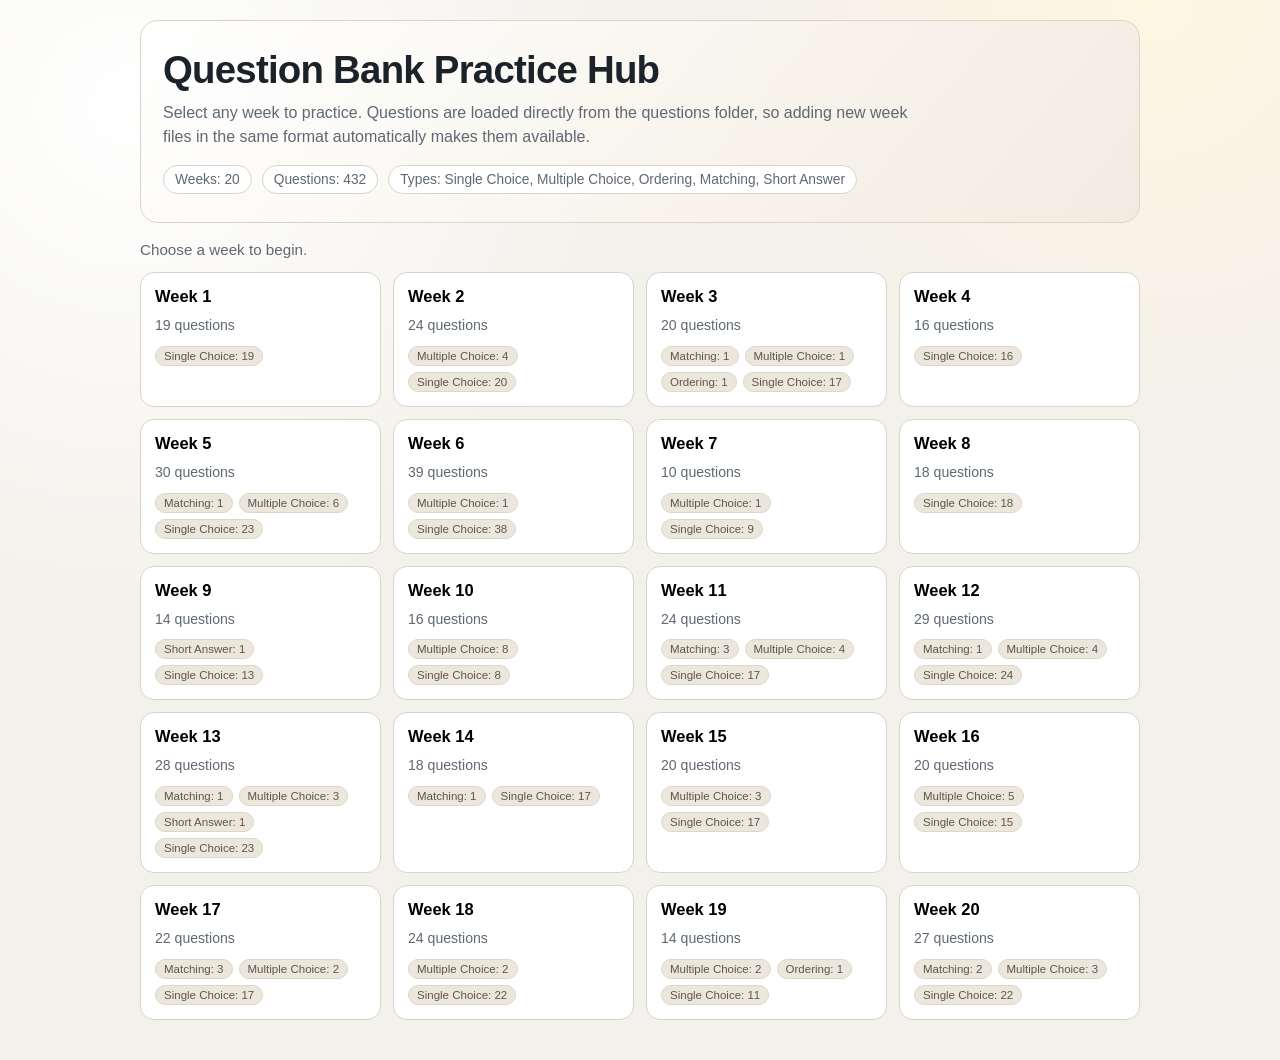
==== index.html @ d547ea04 "Prototype page" ====
<!DOCTYPE html>
<html lang="en">
<head>
  <meta charset="UTF-8" />
  <meta name="viewport" content="width=device-width, initial-scale=1.0" />
  <title>Question Bank Hub</title>
  <style>
    :root {
      --ink: #1b2229;
      --muted: #5f6873;
      --bg: #f3f1eb;
      --card: #ffffff;
      --line: #dbd4c6;
      --accent: #2a5b73;
      --accent-2: #7a4e2a;
      --good: #2f7d56;
      --bad: #b63d3d;
      --chip: #ece7dd;
    }

    * { box-sizing: border-box; }

    body {
      margin: 0;
      font-family: "Segoe UI", Tahoma, Geneva, Verdana, sans-serif;
      color: var(--ink);
      background:
        radial-gradient(circle at 10% 10%, #ffffff 0, #ffffff00 35%),
        radial-gradient(circle at 90% 0%, #fff6e2 0, #fff6e200 28%),
        var(--bg);
      min-height: 100vh;
      padding: 20px 14px 40px;
    }

    .wrap {
      max-width: 1000px;
      margin: 0 auto;
    }

    .hero {
      border: 1px solid var(--line);
      border-radius: 18px;
      background: linear-gradient(130deg, #fff 0%, #f7f3ea 65%, #f2ebe1 100%);
      padding: 28px 22px;
      margin-bottom: 18px;
    }

    .hero h1 {
      margin: 0;
      font-size: clamp(1.7rem, 3.4vw, 2.4rem);
      line-height: 1.1;
      letter-spacing: -0.02em;
    }

    .hero p {
      margin: 10px 0 0;
      color: var(--muted);
      line-height: 1.5;
      max-width: 760px;
    }

    .meta {
      margin-top: 16px;
      display: flex;
      gap: 10px;
      flex-wrap: wrap;
    }

    .pill {
      padding: 6px 11px;
      border-radius: 999px;
      border: 1px solid var(--line);
      background: #fff;
      font-size: 0.86rem;
      color: var(--muted);
    }

    .status {
      margin: 0 0 14px;
      color: var(--muted);
      font-size: 0.95rem;
    }

    .grid {
      display: grid;
      grid-template-columns: repeat(auto-fill, minmax(230px, 1fr));
      gap: 12px;
    }

    .card {
      border: 1px solid var(--line);
      border-radius: 14px;
      background: var(--card);
      padding: 14px;
      display: flex;
      flex-direction: column;
      gap: 10px;
      cursor: pointer;
      transition: transform 120ms ease, box-shadow 120ms ease, border-color 120ms ease;
    }

    .card:hover {
      transform: translateY(-2px);
      box-shadow: 0 8px 18px #00000014;
      border-color: #c8bfab;
    }

    .card h3 {
      margin: 0;
      font-size: 1.03rem;
    }

    .card .sub {
      color: var(--muted);
      font-size: 0.88rem;
      line-height: 1.4;
    }

    .chip-row {
      display: flex;
      gap: 6px;
      flex-wrap: wrap;
    }

    .chip {
      font-size: 0.72rem;
      padding: 3px 8px;
      border-radius: 999px;
      background: var(--chip);
      border: 1px solid #ded6c8;
      color: #5f5649;
    }

    #quizView { display: none; }

    .q-head {
      display: flex;
      align-items: flex-start;
      justify-content: space-between;
      gap: 10px;
      flex-wrap: wrap;
      margin-bottom: 12px;
    }

    .btn {
      border: 1px solid #bfb8aa;
      background: #fff;
      color: var(--ink);
      border-radius: 10px;
      padding: 8px 12px;
      font-size: 0.88rem;
      cursor: pointer;
    }

    .btn:hover { background: #f7f3ea; }

    .btn.primary {
      background: var(--accent);
      color: #fff;
      border-color: var(--accent);
    }

    .btn.primary:hover { background: #21485b; }

    .filters {
      display: flex;
      flex-wrap: wrap;
      gap: 8px;
      margin-bottom: 10px;
    }

    .fbtn {
      border: 1px solid #c8bfaf;
      background: #fff;
      border-radius: 999px;
      padding: 6px 12px;
      font-size: 0.8rem;
      cursor: pointer;
      color: #534d43;
    }

    .fbtn.on {
      background: var(--accent);
      color: #fff;
      border-color: var(--accent);
    }

    .stats {
      display: flex;
      flex-wrap: wrap;
      gap: 8px;
      margin-bottom: 10px;
    }

    .sbox {
      border: 1px solid var(--line);
      border-radius: 10px;
      padding: 6px 10px;
      font-size: 0.86rem;
      color: var(--muted);
      background: #fff;
    }

    .bar {
      height: 8px;
      background: #ddd5c7;
      border-radius: 999px;
      overflow: hidden;
      margin-bottom: 12px;
    }

    .bar > div {
      width: 0;
      height: 100%;
      background: var(--accent);
      transition: width 180ms ease;
    }

    .q-card {
      border: 1px solid var(--line);
      border-radius: 14px;
      padding: 16px;
      background: #fff;
    }

    .q-top {
      display: flex;
      align-items: center;
      justify-content: space-between;
      gap: 10px;
      margin-bottom: 8px;
      flex-wrap: wrap;
    }

    .q-type {
      display: inline-block;
      border-radius: 999px;
      padding: 4px 8px;
      font-size: 0.72rem;
      border: 1px solid #d8d0c2;
      background: #f7f3ea;
      color: #645b4a;
      text-transform: uppercase;
      letter-spacing: 0.04em;
    }

    .report-btn {
      font-size: 0.8rem;
      padding: 6px 10px;
      border-color: #cfbdb0;
      color: #664335;
      background: #fff9f6;
    }

    .report-btn:hover {
      background: #fff1e9;
      border-color: #bfa08c;
    }

    .q-prompt {
      margin: 0 0 12px;
      font-size: 1rem;
      line-height: 1.5;
    }

    .q-media {
      margin: 4px 0 12px;
      border: 1px solid #d8d0c2;
      border-radius: 10px;
      max-width: 100%;
      display: block;
      max-height: 360px;
      object-fit: contain;
      background: #fcfbf8;
    }

    .opt-list {
      display: flex;
      flex-direction: column;
      gap: 8px;
      margin-bottom: 12px;
    }

    .opt {
      border: 1px solid #d7d0c3;
      border-radius: 10px;
      padding: 10px 11px;
      background: #fff;
      display: flex;
      align-items: flex-start;
      gap: 8px;
      cursor: pointer;
      transition: border-color 120ms ease, background-color 120ms ease, box-shadow 120ms ease;
    }

    .opt:not(:disabled):not(.locked):hover {
      border-color: #8ca9b8;
      background: #f4fbff;
      box-shadow: 0 2px 8px #00000012;
    }

    .opt.good {
      border-color: #7ebc9a;
      background: #ebf8f1;
    }

    .opt.bad {
      border-color: #e19b9b;
      background: #fff0f0;
    }

    .opt:disabled,
    .opt.locked {
      cursor: default;
      box-shadow: none;
    }

    .opt:disabled:hover,
    .opt.locked:hover {
      border-color: inherit;
      background: inherit;
      box-shadow: none;
    }

    .lbl {
      min-width: 22px;
      color: #7d7668;
      font-weight: 600;
    }

    .match-row,
    .order-row {
      display: grid;
      grid-template-columns: 1.4fr 1fr;
      gap: 8px;
      margin-bottom: 8px;
      align-items: center;
    }

    .match-row select,
    textarea {
      width: 100%;
      padding: 8px;
      border-radius: 8px;
      border: 1px solid #cfc6b8;
      font-family: inherit;
      font-size: 0.9rem;
      background: #fff;
    }

    textarea {
      min-height: 110px;
      resize: vertical;
      margin-bottom: 8px;
    }

    .order-list {
      display: flex;
      flex-direction: column;
      gap: 8px;
      margin-bottom: 10px;
    }

    .order-row {
      grid-template-columns: 1fr auto;
      border: 1px solid #d7d0c3;
      border-radius: 10px;
      padding: 8px;
      background: #fff;
    }

    .order-actions {
      display: flex;
      gap: 6px;
      align-items: center;
    }

    .mini {
      border: 1px solid #c4bcae;
      border-radius: 8px;
      background: #fdfcf9;
      padding: 5px 8px;
      cursor: pointer;
    }

    .exp {
      margin-top: 12px;
      border-left: 3px solid var(--accent-2);
      background: #fff8ec;
      padding: 10px 11px;
      border-radius: 6px;
      color: #493f2f;
      font-size: 0.92rem;
      line-height: 1.55;
    }

    .exp h4 {
      margin: 0 0 6px;
      font-size: 0.76rem;
      text-transform: uppercase;
      letter-spacing: 0.05em;
      color: #745c40;
    }

    .nav {
      margin-top: 12px;
      display: flex;
      justify-content: flex-end;
    }

    .result {
      text-align: center;
      border: 1px solid var(--line);
      background: #fff;
      border-radius: 14px;
      padding: 22px;
    }

    .ok { color: var(--good); font-weight: 700; }
    .bad { color: var(--bad); font-weight: 700; }

    .hidden { display: none; }

    @media (max-width: 700px) {
      .match-row { grid-template-columns: 1fr; }
    }
  </style>
</head>
<body>
  <div class="wrap">
    <section id="hubView">
      <div class="hero">
        <h1>Question Bank Practice Hub</h1>
        <p>
          Select any week to practice. Questions are loaded directly from the questions folder,
          so adding new week files in the same format automatically makes them available.
        </p>
        <div class="meta">
          <span class="pill" id="totalWeeksPill">Weeks: --</span>
          <span class="pill" id="totalQuestionsPill">Questions: --</span>
          <span class="pill" id="typesPill">Types: --</span>
        </div>
      </div>
      <p class="status" id="hubStatus">Loading week files...</p>
      <div class="grid" id="weekGrid"></div>
    </section>

    <section id="quizView">
      <div style="margin-bottom:12px;">
        <button class="btn" id="backBtn">Back to Hub</button>
      </div>

      <div class="q-head">
        <div>
          <h2 id="quizTitle" style="margin:0 0 4px;font-size:1.4rem;"></h2>
          <div id="quizSubtitle" style="color:var(--muted);font-size:0.93rem;"></div>
        </div>
        <div style="display:flex;gap:8px;">
          <button class="btn" id="shuffleBtn">Shuffle</button>
          <button class="btn primary" id="restartBtn">Restart</button>
        </div>
      </div>

      <div class="filters" id="filters"></div>

      <div class="bar"><div id="progressBar"></div></div>

      <div class="stats">
        <div class="sbox">Question: <strong id="qIndex">1</strong> / <span id="qTotal">0</span></div>
        <div class="sbox">Correct: <strong class="ok" id="correctCount">0</strong></div>
        <div class="sbox">Wrong: <strong class="bad" id="wrongCount">0</strong></div>
      </div>

      <div id="quizMount"></div>
    </section>
  </div>

  <script>
    const app = {
      weeks: [],
      allQuestionsByWeek: new Map(),
      currentWeek: null,
      activeFilter: "all",
      pool: [],
      index: 0,
      score: { correct: 0, wrong: 0 },
      answeredStates: []
    };

    const MAX_WEEKS_TO_SCAN = 80;

    const TYPE_LABEL = {
      single_choice: "Single Choice",
      multiple_choice: "Multiple Choice",
      matching: "Matching",
      ordering: "Ordering",
      short_answer: "Short Answer"
    };

    // Set these if you want to force reports into a specific repository.
    // Leaving them blank enables auto-detection when hosted on GitHub Pages.
    const REPORT_SETTINGS = {
      repoOwner: "",
      repoName: "",
      labels: ["question-report"]
    };

    function normalizeType(typeValue) {
      const safe = String(typeValue || "single_choice").toLowerCase();
      if (safe === "single") return "single_choice";
      if (safe === "multiple") return "multiple_choice";
      return safe;
    }

    function mapMediaUrl(url) {
      if (!url) return "";
      if (url.startsWith("http://") || url.startsWith("https://") || url.startsWith("data:")) {
        return url;
      }
      if (url.startsWith("./")) {
        return "questions/" + url.slice(2);
      }
      if (url.startsWith("images/")) {
        return "questions/" + url;
      }
      if (url.startsWith("questions/")) {
        return url;
      }
      return "questions/" + url;
    }

    function findChoicesForMatching(question) {
      return question.choices || question.descriptions || [];
    }

    function inferRepoFromGitHubPages() {
      const host = window.location.hostname;
      if (!host.endsWith(".github.io")) {
        return null;
      }

      const owner = host.split(".")[0];
      const pathParts = window.location.pathname.split("/").filter(Boolean);
      const repoName = pathParts.length > 0 ? pathParts[0] : `${owner}.github.io`;
      return { owner, repoName };
    }

    function resolveIssueRepo() {
      if (REPORT_SETTINGS.repoOwner && REPORT_SETTINGS.repoName) {
        return { owner: REPORT_SETTINGS.repoOwner, repoName: REPORT_SETTINGS.repoName };
      }
      return inferRepoFromGitHubPages();
    }

    function summarizeAnswerState(question, state) {
      if (!state) return "No response recorded";
      const type = normalizeType(question.type);
      if (type === "single_choice") return `Selected option: ${state.selectedLabel || "none"}`;
      if (type === "multiple_choice") return `Selected options: ${(state.selectedLabels || []).join(", ") || "none"}`;
      if (type === "matching") return `Selected matches: ${JSON.stringify(state.matches || {})}`;
      if (type === "ordering") return `Submitted order: ${(state.order || []).join(" -> ") || "none"}`;
      if (type === "short_answer") return `Short answer response: ${(state.response || "").trim() || "none"}`;
      return "No response summary available";
    }

    function buildIssueBody(question, state, notes) {
      const lines = [
        "## Question Report",
        "",
        `- Week: ${app.currentWeek}`,
        `- Question position: ${app.index + 1} of ${app.pool.length}`,
        `- Question id: ${question.id ?? "n/a"}`,
        `- Type: ${normalizeType(question.type)}`,
        `- Active filter: ${app.activeFilter}`,
        "",
        "### Prompt",
        question.prompt || "",
        "",
        "### Current answer key",
        "```json",
        JSON.stringify(question.answer || {}, null, 2),
        "```",
        "",
        "### My response in quiz",
        summarizeAnswerState(question, state),
        "",
        "### What seems incorrect",
        notes || "(No details entered)",
        ""
      ];
      return lines.join("\n");
    }

    function reportQuestionToGitHub(question, state) {
      const repo = resolveIssueRepo();
      if (!repo) {
        alert(
          "Could not determine your GitHub repository automatically. " +
          "Set REPORT_SETTINGS.repoOwner and REPORT_SETTINGS.repoName in index.html."
        );
        return;
      }

      const notes = window.prompt("Describe what looks incorrect in this question:", "");
      if (notes === null) return;

      const title = `Question issue: Week ${app.currentWeek}, Q${question.id ?? app.index + 1}`;
      const body = buildIssueBody(question, state, notes.trim());
      const params = new URLSearchParams({
        title,
        body,
        labels: REPORT_SETTINGS.labels.join(",")
      });
      const issueUrl = `https://github.com/${repo.owner}/${repo.repoName}/issues/new?${params.toString()}`;
      window.open(issueUrl, "_blank", "noopener");
    }

    function isQuestionCorrect(question, state) {
      const type = normalizeType(question.type);

      if (type === "single_choice") {
        return state.selectedLabel && state.selectedLabel === question.answer?.correct_option;
      }

      if (type === "multiple_choice") {
        const expected = [...(question.answer?.correct_options || [])].sort();
        const picked = [...(state.selectedLabels || [])].sort();
        return expected.length === picked.length && expected.every((v, i) => v === picked[i]);
      }

      if (type === "matching") {
        const expected = question.answer?.matches || [];
        if (!state.matches) return false;
        return expected.every((pair) => state.matches[pair.term_label] === pair.answer_label);
      }

      if (type === "ordering") {
        const expected = question.answer?.order || [];
        const current = state.order || [];
        return expected.length === current.length && expected.every((v, i) => v === current[i]);
      }

      if (type === "short_answer") {
        return state.selfMarked === true;
      }

      return false;
    }

    function renderHub() {
      const grid = document.getElementById("weekGrid");
      const hubStatus = document.getElementById("hubStatus");
      grid.innerHTML = "";

      if (!app.weeks.length) {
        hubStatus.textContent = "No week files found. Ensure questions/week_X.json exists.";
        return;
      }

      hubStatus.textContent = "Choose a week to begin.";

      let totalQuestions = 0;
      const typeSet = new Set();

      app.weeks.forEach((weekNum) => {
        const qList = app.allQuestionsByWeek.get(weekNum) || [];
        totalQuestions += qList.length;
        qList.forEach((q) => typeSet.add(normalizeType(q.type)));

        const countsByType = {};
        qList.forEach((q) => {
          const t = normalizeType(q.type);
          countsByType[t] = (countsByType[t] || 0) + 1;
        });

        const chips = Object.entries(countsByType)
          .sort((a, b) => a[0].localeCompare(b[0]))
          .map(([typeKey, count]) => `<span class="chip">${TYPE_LABEL[typeKey] || typeKey}: ${count}</span>`)
          .join("");

        const card = document.createElement("button");
        card.className = "card";
        card.type = "button";
        card.innerHTML = `
          <h3>Week ${weekNum}</h3>
          <div class="sub">${qList.length} questions</div>
          <div class="chip-row">${chips}</div>
        `;
        card.addEventListener("click", () => openQuiz(weekNum));
        grid.appendChild(card);
      });

      document.getElementById("totalWeeksPill").textContent = `Weeks: ${app.weeks.length}`;
      document.getElementById("totalQuestionsPill").textContent = `Questions: ${totalQuestions}`;
      document.getElementById("typesPill").textContent =
        `Types: ${[...typeSet].map((t) => TYPE_LABEL[t] || t).join(", ")}`;
    }

    function resetQuizState() {
      app.index = 0;
      app.score.correct = 0;
      app.score.wrong = 0;
      app.answeredStates = [];
      document.getElementById("correctCount").textContent = "0";
      document.getElementById("wrongCount").textContent = "0";
    }

    function getFilterOptions() {
      const set = new Set(["all"]);
      (app.allQuestionsByWeek.get(app.currentWeek) || []).forEach((q) => set.add(normalizeType(q.type)));
      return [...set];
    }

    function applyFilter() {
      const all = app.allQuestionsByWeek.get(app.currentWeek) || [];
      app.pool = app.activeFilter === "all"
        ? [...all]
        : all.filter((q) => normalizeType(q.type) === app.activeFilter);
      resetQuizState();
      renderFilters();
      renderQuestion();
    }

    function renderFilters() {
      const mount = document.getElementById("filters");
      const opts = getFilterOptions();
      mount.innerHTML = opts
        .map((opt) => {
          const label = opt === "all" ? "All" : (TYPE_LABEL[opt] || opt);
          const on = app.activeFilter === opt ? "on" : "";
          return `<button type="button" class="fbtn ${on}" data-filter="${opt}">${label}</button>`;
        })
        .join("");

      mount.querySelectorAll("button").forEach((btn) => {
        btn.addEventListener("click", () => {
          app.activeFilter = btn.dataset.filter;
          applyFilter();
        });
      });
    }

    function shuffleCurrentPool() {
      for (let i = app.pool.length - 1; i > 0; i -= 1) {
        const j = Math.floor(Math.random() * (i + 1));
        const tmp = app.pool[i];
        app.pool[i] = app.pool[j];
        app.pool[j] = tmp;
      }
      resetQuizState();
      renderQuestion();
    }

    function updateTopStats() {
      document.getElementById("qTotal").textContent = String(app.pool.length);
      document.getElementById("qIndex").textContent = app.pool.length ? String(app.index + 1) : "0";
      document.getElementById("correctCount").textContent = String(app.score.correct);
      document.getElementById("wrongCount").textContent = String(app.score.wrong);
      const pct = app.pool.length ? (app.index / app.pool.length) * 100 : 0;
      document.getElementById("progressBar").style.width = `${Math.min(100, pct)}%`;
    }

    function renderQuestion() {
      const mount = document.getElementById("quizMount");
      updateTopStats();

      if (!app.pool.length) {
        mount.innerHTML = '<div class="result">No questions in this filter.</div>';
        return;
      }

      if (app.index >= app.pool.length) {
        const pct = Math.round((app.score.correct / app.pool.length) * 100);
        document.getElementById("progressBar").style.width = "100%";
        mount.innerHTML = `
          <div class="result">
            <h3 style="margin:0 0 8px;">Quiz Complete</h3>
            <p style="margin:0 0 12px;">Score: <span class="ok">${app.score.correct}</span> / ${app.pool.length} (${pct}%)</p>
            <button class="btn primary" id="restartDoneBtn">Restart</button>
          </div>
        `;
        document.getElementById("restartDoneBtn").addEventListener("click", applyFilter);
        return;
      }

      const question = app.pool[app.index];
      const type = normalizeType(question.type);
      const answerState = app.answeredStates[app.index];
      const prompt = question.prompt || "";
      const media = question.media && question.media.type === "image"
        ? `<img class="q-media" src="${mapMediaUrl(question.media.url)}" alt="Question media" />`
        : "";

      mount.innerHTML = `
        <div class="q-card">
          <div class="q-top">
            <span class="q-type">${TYPE_LABEL[type] || type}</span>
            <button type="button" class="btn report-btn" id="reportBtn">Report Question</button>
          </div>
          <p class="q-prompt">${escapeHtml(prompt)}</p>
          ${media}
          <div id="answerMount"></div>
          <div id="explainMount"></div>
          <div class="nav hidden" id="nextNav">
            <button class="btn primary" id="nextBtn">Next Question</button>
          </div>
        </div>
      `;

      document.getElementById("reportBtn").addEventListener("click", () => {
        reportQuestionToGitHub(question, answerState);
      });

      const answerMount = document.getElementById("answerMount");

      if (type === "single_choice") {
        renderSingleChoice(answerMount, question, answerState);
      } else if (type === "multiple_choice") {
        renderMultipleChoice(answerMount, question, answerState);
      } else if (type === "matching") {
        renderMatching(answerMount, question, answerState);
      } else if (type === "ordering") {
        renderOrdering(answerMount, question, answerState);
      } else if (type === "short_answer") {
        renderShortAnswer(answerMount, question, answerState);
      } else {
        answerMount.innerHTML = `<p style="color:#a23434;">Unsupported question type: ${escapeHtml(type)}</p>`;
      }

      document.getElementById("nextBtn").addEventListener("click", () => {
        app.index += 1;
        renderQuestion();
      });
    }

    function renderExplanation(question, state) {
      const expMount = document.getElementById("explainMount");
      const nextNav = document.getElementById("nextNav");
      const explanation =
        question.answer?.explanation ||
        (question.answer?.text ? `Reference answer: ${question.answer.text}` : "");

      if (explanation) {
        expMount.innerHTML = `<div class="exp"><h4>Explanation</h4>${escapeHtml(explanation)}</div>`;
      } else {
        expMount.innerHTML = "";
      }

      if (state && state.graded) {
        nextNav.classList.remove("hidden");
      }
    }

    function gradeAndStore(question, state) {
      if (state.graded) return;
      state.graded = true;
      const ok = isQuestionCorrect(question, state);
      if (ok) app.score.correct += 1;
      else app.score.wrong += 1;
      app.answeredStates[app.index] = state;
      updateTopStats();
      renderExplanation(question, state);
    }

    function renderSingleChoice(mount, question, state) {
      const st = state || { graded: false, selectedLabel: null };
      const options = question.options || [];

      mount.innerHTML = `
        <div class="opt-list" id="singleList">
          ${options.map((o) => {
            const selected = st.selectedLabel === o.label;
            let cls = "opt";
            if (st.graded && o.label === question.answer?.correct_option) cls += " good";
            if (st.graded && selected && o.label !== question.answer?.correct_option) cls += " bad";
            return `
              <button type="button" class="${cls}" data-label="${escapeHtml(o.label)}" ${st.graded ? "disabled" : ""}>
                <span class="lbl">${escapeHtml(o.label)}.</span>
                <span>${escapeHtml(o.text || "")}</span>
              </button>
            `;
          }).join("")}
        </div>
      `;

      mount.querySelectorAll("button").forEach((btn) => {
        btn.addEventListener("click", () => {
          if (st.graded) return;
          st.selectedLabel = btn.dataset.label;
          gradeAndStore(question, st);
          renderQuestion();
        });
      });

      if (st.graded) {
        renderExplanation(question, st);
        document.getElementById("nextNav").classList.remove("hidden");
      }
    }

    function renderMultipleChoice(mount, question, state) {
      const st = state || { graded: false, selectedLabels: [] };
      const options = question.options || [];

      mount.innerHTML = `
        <div class="opt-list">
          ${options.map((o) => {
            const checked = st.selectedLabels.includes(o.label);
            const isCorrect = (question.answer?.correct_options || []).includes(o.label);
            let cls = "opt";
            if (st.graded && isCorrect) cls += " good";
            if (st.graded && checked && !isCorrect) cls += " bad";
            return `
              <label class="${cls}${st.graded ? " locked" : ""}">
                <input type="checkbox" data-label="${escapeHtml(o.label)}" ${checked ? "checked" : ""} ${st.graded ? "disabled" : ""} />
                <span class="lbl">${escapeHtml(o.label)}.</span>
                <span>${escapeHtml(o.text || "")}</span>
              </label>
            `;
          }).join("")}
        </div>
        <button class="btn primary" id="submitMcq" ${st.graded ? "disabled" : ""}>Submit Answer</button>
      `;

      mount.querySelectorAll("input[type='checkbox']").forEach((cb) => {
        cb.addEventListener("change", () => {
          st.selectedLabels = [...mount.querySelectorAll("input[type='checkbox']:checked")].map((x) => x.dataset.label);
        });
      });

      document.getElementById("submitMcq").addEventListener("click", () => {
        if (st.graded) return;
        st.selectedLabels = [...mount.querySelectorAll("input[type='checkbox']:checked")].map((x) => x.dataset.label);
        gradeAndStore(question, st);
        renderQuestion();
      });

      if (st.graded) {
        renderExplanation(question, st);
        document.getElementById("nextNav").classList.remove("hidden");
      }
    }

    function renderMatching(mount, question, state) {
      const terms = question.terms || [];
      const choices = findChoicesForMatching(question);
      const st = state || { graded: false, matches: {} };

      const optionsHtml = ['<option value="">Select</option>']
        .concat(choices.map((c) => `<option value="${escapeHtml(c.label)}">${escapeHtml(c.label)}. ${escapeHtml(c.text || "")}</option>`))
        .join("");

      mount.innerHTML = `
        <div>
          ${terms.map((term) => `
            <div class="match-row">
              <div><strong>${escapeHtml(term.label)}.</strong> ${escapeHtml(term.text || "")}</div>
              <select data-term="${escapeHtml(term.label)}" ${st.graded ? "disabled" : ""}>${optionsHtml}</select>
            </div>
          `).join("")}
        </div>
        <button class="btn primary" id="submitMatch" ${st.graded ? "disabled" : ""}>Submit Matching</button>
      `;

      mount.querySelectorAll("select").forEach((sel) => {
        const termLabel = sel.dataset.term;
        if (st.matches[termLabel]) {
          sel.value = st.matches[termLabel];
        }
        sel.addEventListener("change", () => {
          st.matches[termLabel] = sel.value;
        });
      });

      document.getElementById("submitMatch").addEventListener("click", () => {
        if (st.graded) return;
        mount.querySelectorAll("select").forEach((sel) => {
          st.matches[sel.dataset.term] = sel.value;
        });
        gradeAndStore(question, st);
        renderQuestion();
      });

      if (st.graded) {
        renderExplanation(question, st);
        document.getElementById("nextNav").classList.remove("hidden");
      }
    }

    function renderOrdering(mount, question, state) {
      const options = question.options || [];
      const initialOrder = options.map((o) => o.label);
      const st = state || { graded: false, order: [...initialOrder] };

      function itemByLabel(label) {
        return options.find((o) => o.label === label) || { label, text: label };
      }

      function redraw() {
        mount.innerHTML = `
          <div class="order-list">
            ${st.order.map((label, i) => {
              const item = itemByLabel(label);
              return `
                <div class="order-row">
                  <div><strong>${i + 1}.</strong> ${escapeHtml(item.label)}. ${escapeHtml(item.text || "")}</div>
                  <div class="order-actions">
                    <button type="button" class="mini" data-move="up" data-idx="${i}" ${st.graded || i === 0 ? "disabled" : ""}>Up</button>
                    <button type="button" class="mini" data-move="down" data-idx="${i}" ${st.graded || i === st.order.length - 1 ? "disabled" : ""}>Down</button>
                  </div>
                </div>
              `;
            }).join("")}
          </div>
          <button class="btn primary" id="submitOrder" ${st.graded ? "disabled" : ""}>Submit Order</button>
        `;

        mount.querySelectorAll("button[data-move]").forEach((btn) => {
          btn.addEventListener("click", () => {
            const idx = Number(btn.dataset.idx);
            const dir = btn.dataset.move;
            if (dir === "up" && idx > 0) {
              [st.order[idx - 1], st.order[idx]] = [st.order[idx], st.order[idx - 1]];
            }
            if (dir === "down" && idx < st.order.length - 1) {
              [st.order[idx + 1], st.order[idx]] = [st.order[idx], st.order[idx + 1]];
            }
            redraw();
          });
        });

        document.getElementById("submitOrder").addEventListener("click", () => {
          if (st.graded) return;
          gradeAndStore(question, st);
          renderQuestion();
        });
      }

      redraw();

      if (st.graded) {
        renderExplanation(question, st);
        document.getElementById("nextNav").classList.remove("hidden");
      }
    }

    function renderShortAnswer(mount, question, state) {
      const st = state || { graded: false, response: "", selfMarked: null };

      const refText = question.answer?.text || "";

      mount.innerHTML = `
        <textarea id="shortAnsInput" placeholder="Type your answer here..." ${st.graded ? "disabled" : ""}>${escapeHtml(st.response || "")}</textarea>
        <div style="display:flex;gap:8px;flex-wrap:wrap;">
          <button class="btn primary" id="revealShortBtn" ${st.graded ? "disabled" : ""}>Reveal Reference Answer</button>
        </div>
        <div id="shortReviewMount"></div>
      `;

      const input = document.getElementById("shortAnsInput");
      input.addEventListener("input", () => {
        st.response = input.value;
      });

      document.getElementById("revealShortBtn").addEventListener("click", () => {
        if (st.graded) return;
        const review = document.getElementById("shortReviewMount");
        review.innerHTML = `
          <div class="exp" style="margin-bottom:10px;"><h4>Reference Answer</h4>${escapeHtml(refText || "No reference answer provided.")}</div>
          <div style="display:flex;gap:8px;flex-wrap:wrap;">
            <button class="btn" id="selfGood">I got this correct</button>
            <button class="btn" id="selfBad">I missed this</button>
          </div>
        `;

        document.getElementById("selfGood").addEventListener("click", () => {
          st.selfMarked = true;
          gradeAndStore(question, st);
          renderQuestion();
        });

        document.getElementById("selfBad").addEventListener("click", () => {
          st.selfMarked = false;
          gradeAndStore(question, st);
          renderQuestion();
        });
      });

      if (st.graded) {
        renderExplanation(question, st);
        document.getElementById("nextNav").classList.remove("hidden");
      }
    }

    function openQuiz(weekNum) {
      app.currentWeek = weekNum;
      app.activeFilter = "all";

      const fullList = app.allQuestionsByWeek.get(weekNum) || [];
      document.getElementById("quizTitle").textContent = `Week ${weekNum} Quiz`;
      document.getElementById("quizSubtitle").textContent = `${fullList.length} questions loaded from questions/week_${weekNum}.json`;

      applyFilter();

      document.getElementById("hubView").style.display = "none";
      document.getElementById("quizView").style.display = "block";
      window.scrollTo({ top: 0, behavior: "auto" });
    }

    function closeQuiz() {
      document.getElementById("quizView").style.display = "none";
      document.getElementById("hubView").style.display = "block";
      window.scrollTo({ top: 0, behavior: "auto" });
    }

    async function loadWeek(weekNum) {
      const path = `questions/week_${weekNum}.json`;
      try {
        const res = await fetch(path, { cache: "no-store" });
        if (!res.ok) {
          return null;
        }
        const body = await res.json();
        const questions = Array.isArray(body.questions) ? body.questions : [];
        return { weekNum, questions };
      } catch (_) {
        return null;
      }
    }

    async function loadAllWeeks() {
      const loadingText = document.getElementById("hubStatus");
      loadingText.textContent = "Scanning question files...";

      let foundAny = false;
      let missStreak = 0;
      const MISS_STREAK_LIMIT = 5;

      for (let week = 1; week <= MAX_WEEKS_TO_SCAN; week += 1) {
        const payload = await loadWeek(week);
        if (payload) {
          foundAny = true;
          missStreak = 0;
          app.weeks.push(payload.weekNum);
          app.allQuestionsByWeek.set(payload.weekNum, payload.questions);
        } else if (foundAny) {
          missStreak += 1;
          if (missStreak >= MISS_STREAK_LIMIT) {
            break;
          }
        }
      }

      renderHub();
    }

    function escapeHtml(input) {
      return String(input)
        .replace(/&/g, "&amp;")
        .replace(/</g, "&lt;")
        .replace(/>/g, "&gt;")
        .replace(/"/g, "&quot;")
        .replace(/'/g, "&#39;");
    }

    document.getElementById("backBtn").addEventListener("click", closeQuiz);
    document.getElementById("shuffleBtn").addEventListener("click", shuffleCurrentPool);
    document.getElementById("restartBtn").addEventListener("click", applyFilter);

    loadAllWeeks();
  </script>
</body>
</html>
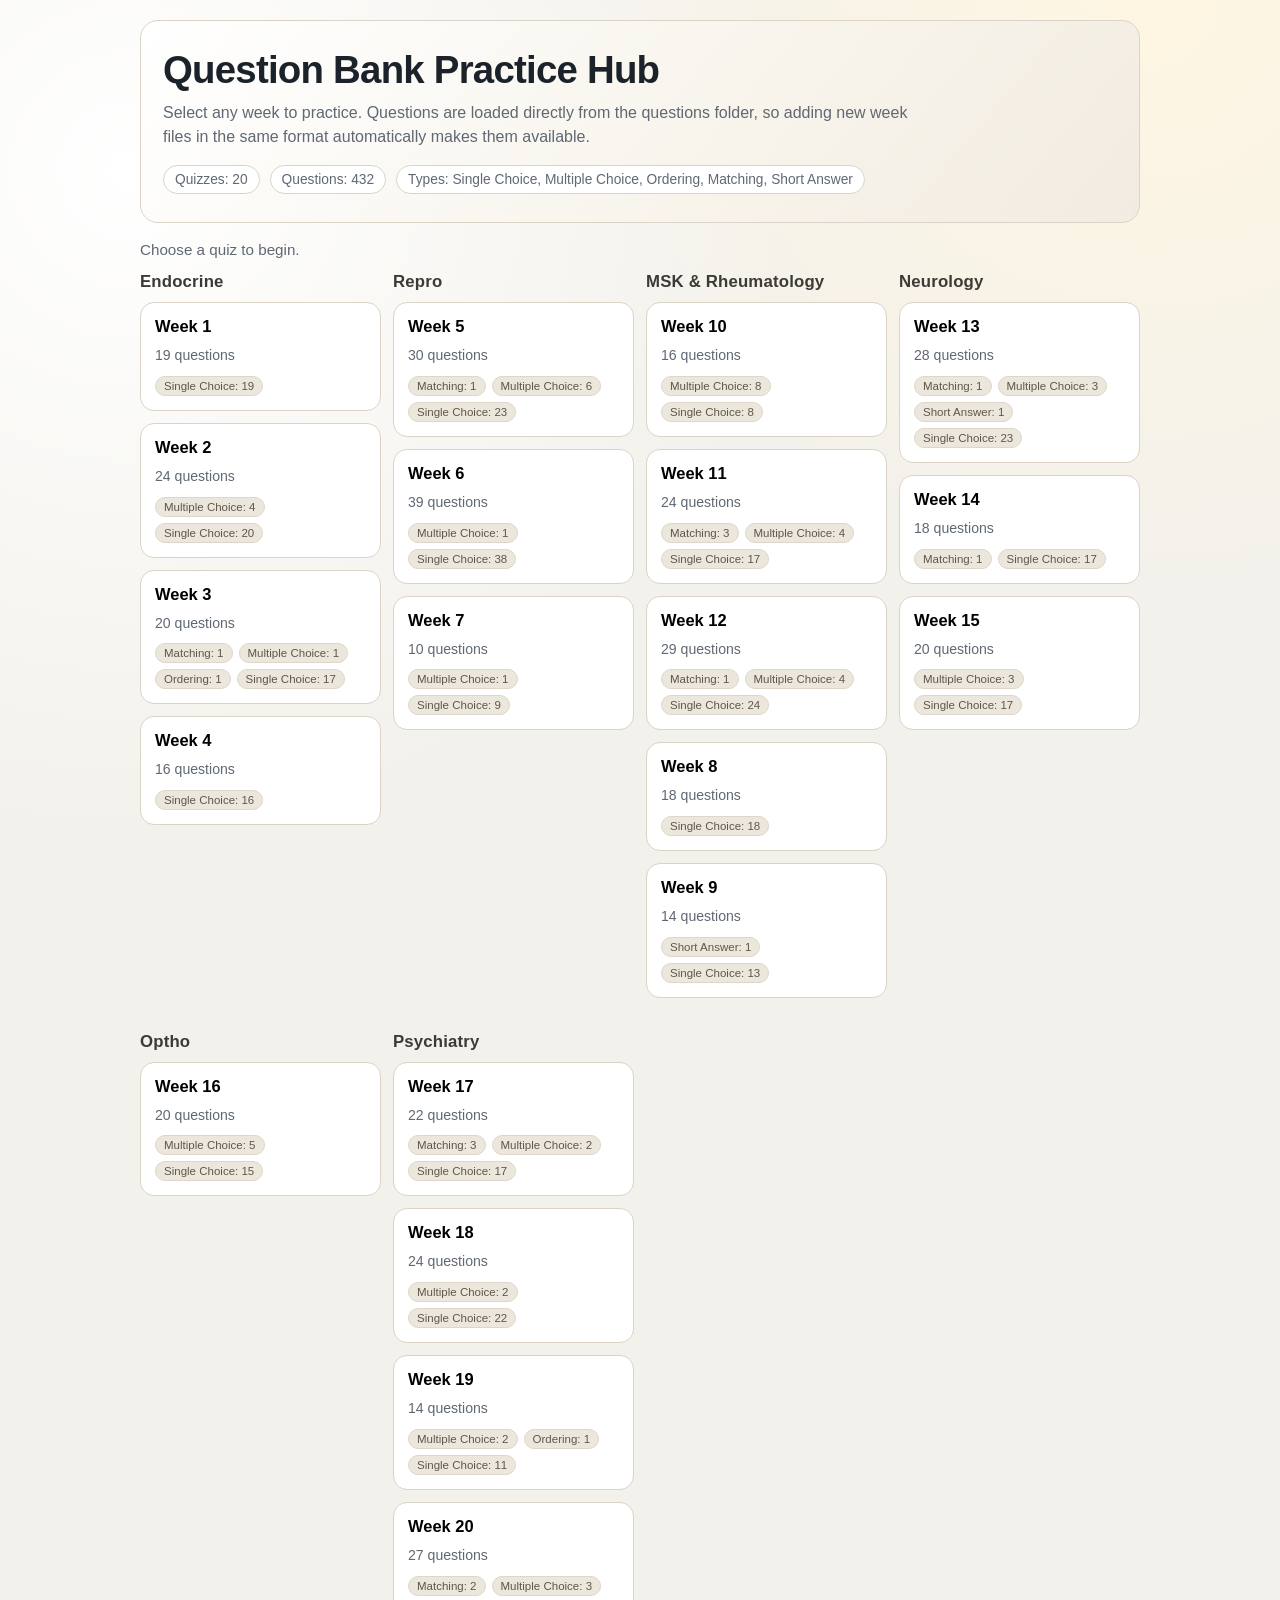
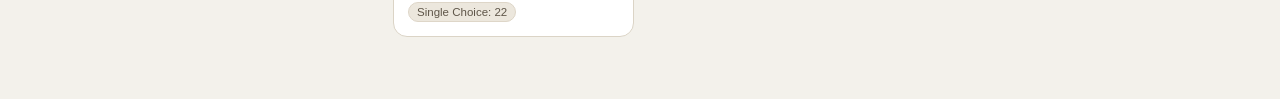
==== commit 882571bb: "refactored index.html into seperate files" ====
--- a/index.html
+++ b/index.html
@@ -4,427 +4,7 @@
   <meta charset="UTF-8" />
   <meta name="viewport" content="width=device-width, initial-scale=1.0" />
   <title>Question Bank Hub</title>
-  <style>
-    :root {
-      --ink: #1b2229;
-      --muted: #5f6873;
-      --bg: #f3f1eb;
-      --card: #ffffff;
-      --line: #dbd4c6;
-      --accent: #2a5b73;
-      --accent-2: #7a4e2a;
-      --good: #2f7d56;
-      --bad: #b63d3d;
-      --chip: #ece7dd;
-    }
-
-    * { box-sizing: border-box; }
-
-    body {
-      margin: 0;
-      font-family: "Segoe UI", Tahoma, Geneva, Verdana, sans-serif;
-      color: var(--ink);
-      background:
-        radial-gradient(circle at 10% 10%, #ffffff 0, #ffffff00 35%),
-        radial-gradient(circle at 90% 0%, #fff6e2 0, #fff6e200 28%),
-        var(--bg);
-      min-height: 100vh;
-      padding: 20px 14px 40px;
-    }
-
-    .wrap {
-      max-width: 1000px;
-      margin: 0 auto;
-    }
-
-    .hero {
-      border: 1px solid var(--line);
-      border-radius: 18px;
-      background: linear-gradient(130deg, #fff 0%, #f7f3ea 65%, #f2ebe1 100%);
-      padding: 28px 22px;
-      margin-bottom: 18px;
-    }
-
-    .hero h1 {
-      margin: 0;
-      font-size: clamp(1.7rem, 3.4vw, 2.4rem);
-      line-height: 1.1;
-      letter-spacing: -0.02em;
-    }
-
-    .hero p {
-      margin: 10px 0 0;
-      color: var(--muted);
-      line-height: 1.5;
-      max-width: 760px;
-    }
-
-    .meta {
-      margin-top: 16px;
-      display: flex;
-      gap: 10px;
-      flex-wrap: wrap;
-    }
-
-    .pill {
-      padding: 6px 11px;
-      border-radius: 999px;
-      border: 1px solid var(--line);
-      background: #fff;
-      font-size: 0.86rem;
-      color: var(--muted);
-    }
-
-    .status {
-      margin: 0 0 14px;
-      color: var(--muted);
-      font-size: 0.95rem;
-    }
-
-    .grid {
-      display: grid;
-      grid-template-columns: repeat(auto-fill, minmax(230px, 1fr));
-      gap: 12px;
-    }
-
-    .card {
-      border: 1px solid var(--line);
-      border-radius: 14px;
-      background: var(--card);
-      padding: 14px;
-      display: flex;
-      flex-direction: column;
-      gap: 10px;
-      cursor: pointer;
-      transition: transform 120ms ease, box-shadow 120ms ease, border-color 120ms ease;
-    }
-
-    .card:hover {
-      transform: translateY(-2px);
-      box-shadow: 0 8px 18px #00000014;
-      border-color: #c8bfab;
-    }
-
-    .card h3 {
-      margin: 0;
-      font-size: 1.03rem;
-    }
-
-    .card .sub {
-      color: var(--muted);
-      font-size: 0.88rem;
-      line-height: 1.4;
-    }
-
-    .chip-row {
-      display: flex;
-      gap: 6px;
-      flex-wrap: wrap;
-    }
-
-    .chip {
-      font-size: 0.72rem;
-      padding: 3px 8px;
-      border-radius: 999px;
-      background: var(--chip);
-      border: 1px solid #ded6c8;
-      color: #5f5649;
-    }
-
-    #quizView { display: none; }
-
-    .q-head {
-      display: flex;
-      align-items: flex-start;
-      justify-content: space-between;
-      gap: 10px;
-      flex-wrap: wrap;
-      margin-bottom: 12px;
-    }
-
-    .btn {
-      border: 1px solid #bfb8aa;
-      background: #fff;
-      color: var(--ink);
-      border-radius: 10px;
-      padding: 8px 12px;
-      font-size: 0.88rem;
-      cursor: pointer;
-    }
-
-    .btn:hover { background: #f7f3ea; }
-
-    .btn.primary {
-      background: var(--accent);
-      color: #fff;
-      border-color: var(--accent);
-    }
-
-    .btn.primary:hover { background: #21485b; }
-
-    .filters {
-      display: flex;
-      flex-wrap: wrap;
-      gap: 8px;
-      margin-bottom: 10px;
-    }
-
-    .fbtn {
-      border: 1px solid #c8bfaf;
-      background: #fff;
-      border-radius: 999px;
-      padding: 6px 12px;
-      font-size: 0.8rem;
-      cursor: pointer;
-      color: #534d43;
-    }
-
-    .fbtn.on {
-      background: var(--accent);
-      color: #fff;
-      border-color: var(--accent);
-    }
-
-    .stats {
-      display: flex;
-      flex-wrap: wrap;
-      gap: 8px;
-      margin-bottom: 10px;
-    }
-
-    .sbox {
-      border: 1px solid var(--line);
-      border-radius: 10px;
-      padding: 6px 10px;
-      font-size: 0.86rem;
-      color: var(--muted);
-      background: #fff;
-    }
-
-    .bar {
-      height: 8px;
-      background: #ddd5c7;
-      border-radius: 999px;
-      overflow: hidden;
-      margin-bottom: 12px;
-    }
-
-    .bar > div {
-      width: 0;
-      height: 100%;
-      background: var(--accent);
-      transition: width 180ms ease;
-    }
-
-    .q-card {
-      border: 1px solid var(--line);
-      border-radius: 14px;
-      padding: 16px;
-      background: #fff;
-    }
-
-    .q-top {
-      display: flex;
-      align-items: center;
-      justify-content: space-between;
-      gap: 10px;
-      margin-bottom: 8px;
-      flex-wrap: wrap;
-    }
-
-    .q-type {
-      display: inline-block;
-      border-radius: 999px;
-      padding: 4px 8px;
-      font-size: 0.72rem;
-      border: 1px solid #d8d0c2;
-      background: #f7f3ea;
-      color: #645b4a;
-      text-transform: uppercase;
-      letter-spacing: 0.04em;
-    }
-
-    .report-btn {
-      font-size: 0.8rem;
-      padding: 6px 10px;
-      border-color: #cfbdb0;
-      color: #664335;
-      background: #fff9f6;
-    }
-
-    .report-btn:hover {
-      background: #fff1e9;
-      border-color: #bfa08c;
-    }
-
-    .q-prompt {
-      margin: 0 0 12px;
-      font-size: 1rem;
-      line-height: 1.5;
-    }
-
-    .q-media {
-      margin: 4px 0 12px;
-      border: 1px solid #d8d0c2;
-      border-radius: 10px;
-      max-width: 100%;
-      display: block;
-      max-height: 360px;
-      object-fit: contain;
-      background: #fcfbf8;
-    }
-
-    .opt-list {
-      display: flex;
-      flex-direction: column;
-      gap: 8px;
-      margin-bottom: 12px;
-    }
-
-    .opt {
-      border: 1px solid #d7d0c3;
-      border-radius: 10px;
-      padding: 10px 11px;
-      background: #fff;
-      display: flex;
-      align-items: flex-start;
-      gap: 8px;
-      cursor: pointer;
-      transition: border-color 120ms ease, background-color 120ms ease, box-shadow 120ms ease;
-    }
-
-    .opt:not(:disabled):not(.locked):hover {
-      border-color: #8ca9b8;
-      background: #f4fbff;
-      box-shadow: 0 2px 8px #00000012;
-    }
-
-    .opt.good {
-      border-color: #7ebc9a;
-      background: #ebf8f1;
-    }
-
-    .opt.bad {
-      border-color: #e19b9b;
-      background: #fff0f0;
-    }
-
-    .opt:disabled,
-    .opt.locked {
-      cursor: default;
-      box-shadow: none;
-    }
-
-    .opt:disabled:hover,
-    .opt.locked:hover {
-      border-color: inherit;
-      background: inherit;
-      box-shadow: none;
-    }
-
-    .lbl {
-      min-width: 22px;
-      color: #7d7668;
-      font-weight: 600;
-    }
-
-    .match-row,
-    .order-row {
-      display: grid;
-      grid-template-columns: 1.4fr 1fr;
-      gap: 8px;
-      margin-bottom: 8px;
-      align-items: center;
-    }
-
-    .match-row select,
-    textarea {
-      width: 100%;
-      padding: 8px;
-      border-radius: 8px;
-      border: 1px solid #cfc6b8;
-      font-family: inherit;
-      font-size: 0.9rem;
-      background: #fff;
-    }
-
-    textarea {
-      min-height: 110px;
-      resize: vertical;
-      margin-bottom: 8px;
-    }
-
-    .order-list {
-      display: flex;
-      flex-direction: column;
-      gap: 8px;
-      margin-bottom: 10px;
-    }
-
-    .order-row {
-      grid-template-columns: 1fr auto;
-      border: 1px solid #d7d0c3;
-      border-radius: 10px;
-      padding: 8px;
-      background: #fff;
-    }
-
-    .order-actions {
-      display: flex;
-      gap: 6px;
-      align-items: center;
-    }
-
-    .mini {
-      border: 1px solid #c4bcae;
-      border-radius: 8px;
-      background: #fdfcf9;
-      padding: 5px 8px;
-      cursor: pointer;
-    }
-
-    .exp {
-      margin-top: 12px;
-      border-left: 3px solid var(--accent-2);
-      background: #fff8ec;
-      padding: 10px 11px;
-      border-radius: 6px;
-      color: #493f2f;
-      font-size: 0.92rem;
-      line-height: 1.55;
-    }
-
-    .exp h4 {
-      margin: 0 0 6px;
-      font-size: 0.76rem;
-      text-transform: uppercase;
-      letter-spacing: 0.05em;
-      color: #745c40;
-    }
-
-    .nav {
-      margin-top: 12px;
-      display: flex;
-      justify-content: flex-end;
-    }
-
-    .result {
-      text-align: center;
-      border: 1px solid var(--line);
-      background: #fff;
-      border-radius: 14px;
-      padding: 22px;
-    }
-
-    .ok { color: var(--good); font-weight: 700; }
-    .bad { color: var(--bad); font-weight: 700; }
-
-    .hidden { display: none; }
-
-    @media (max-width: 700px) {
-      .match-row { grid-template-columns: 1fr; }
-    }
-  </style>
+  <link rel="stylesheet" href="styles.css" />
 </head>
 <body>
   <div class="wrap">
@@ -475,699 +55,6 @@
     </section>
   </div>
 
-  <script>
-    const app = {
-      weeks: [],
-      allQuestionsByWeek: new Map(),
-      currentWeek: null,
-      activeFilter: "all",
-      pool: [],
-      index: 0,
-      score: { correct: 0, wrong: 0 },
-      answeredStates: []
-    };
-
-    const MAX_WEEKS_TO_SCAN = 80;
-
-    const TYPE_LABEL = {
-      single_choice: "Single Choice",
-      multiple_choice: "Multiple Choice",
-      matching: "Matching",
-      ordering: "Ordering",
-      short_answer: "Short Answer"
-    };
-
-    // Set these if you want to force reports into a specific repository.
-    // Leaving them blank enables auto-detection when hosted on GitHub Pages.
-    const REPORT_SETTINGS = {
-      repoOwner: "",
-      repoName: "",
-      labels: ["question-report"]
-    };
-
-    function normalizeType(typeValue) {
-      const safe = String(typeValue || "single_choice").toLowerCase();
-      if (safe === "single") return "single_choice";
-      if (safe === "multiple") return "multiple_choice";
-      return safe;
-    }
-
-    function mapMediaUrl(url) {
-      if (!url) return "";
-      if (url.startsWith("http://") || url.startsWith("https://") || url.startsWith("data:")) {
-        return url;
-      }
-      if (url.startsWith("./")) {
-        return "questions/" + url.slice(2);
-      }
-      if (url.startsWith("images/")) {
-        return "questions/" + url;
-      }
-      if (url.startsWith("questions/")) {
-        return url;
-      }
-      return "questions/" + url;
-    }
-
-    function findChoicesForMatching(question) {
-      return question.choices || question.descriptions || [];
-    }
-
-    function inferRepoFromGitHubPages() {
-      const host = window.location.hostname;
-      if (!host.endsWith(".github.io")) {
-        return null;
-      }
-
-      const owner = host.split(".")[0];
-      const pathParts = window.location.pathname.split("/").filter(Boolean);
-      const repoName = pathParts.length > 0 ? pathParts[0] : `${owner}.github.io`;
-      return { owner, repoName };
-    }
-
-    function resolveIssueRepo() {
-      if (REPORT_SETTINGS.repoOwner && REPORT_SETTINGS.repoName) {
-        return { owner: REPORT_SETTINGS.repoOwner, repoName: REPORT_SETTINGS.repoName };
-      }
-      return inferRepoFromGitHubPages();
-    }
-
-    function summarizeAnswerState(question, state) {
-      if (!state) return "No response recorded";
-      const type = normalizeType(question.type);
-      if (type === "single_choice") return `Selected option: ${state.selectedLabel || "none"}`;
-      if (type === "multiple_choice") return `Selected options: ${(state.selectedLabels || []).join(", ") || "none"}`;
-      if (type === "matching") return `Selected matches: ${JSON.stringify(state.matches || {})}`;
-      if (type === "ordering") return `Submitted order: ${(state.order || []).join(" -> ") || "none"}`;
-      if (type === "short_answer") return `Short answer response: ${(state.response || "").trim() || "none"}`;
-      return "No response summary available";
-    }
-
-    function buildIssueBody(question, state, notes) {
-      const lines = [
-        "## Question Report",
-        "",
-        `- Week: ${app.currentWeek}`,
-        `- Question position: ${app.index + 1} of ${app.pool.length}`,
-        `- Question id: ${question.id ?? "n/a"}`,
-        `- Type: ${normalizeType(question.type)}`,
-        `- Active filter: ${app.activeFilter}`,
-        "",
-        "### Prompt",
-        question.prompt || "",
-        "",
-        "### Current answer key",
-        "```json",
-        JSON.stringify(question.answer || {}, null, 2),
-        "```",
-        "",
-        "### My response in quiz",
-        summarizeAnswerState(question, state),
-        "",
-        "### What seems incorrect",
-        notes || "(No details entered)",
-        ""
-      ];
-      return lines.join("\n");
-    }
-
-    function reportQuestionToGitHub(question, state) {
-      const repo = resolveIssueRepo();
-      if (!repo) {
-        alert(
-          "Could not determine your GitHub repository automatically. " +
-          "Set REPORT_SETTINGS.repoOwner and REPORT_SETTINGS.repoName in index.html."
-        );
-        return;
-      }
-
-      const notes = window.prompt("Describe what looks incorrect in this question:", "");
-      if (notes === null) return;
-
-      const title = `Question issue: Week ${app.currentWeek}, Q${question.id ?? app.index + 1}`;
-      const body = buildIssueBody(question, state, notes.trim());
-      const params = new URLSearchParams({
-        title,
-        body,
-        labels: REPORT_SETTINGS.labels.join(",")
-      });
-      const issueUrl = `https://github.com/${repo.owner}/${repo.repoName}/issues/new?${params.toString()}`;
-      window.open(issueUrl, "_blank", "noopener");
-    }
-
-    function isQuestionCorrect(question, state) {
-      const type = normalizeType(question.type);
-
-      if (type === "single_choice") {
-        return state.selectedLabel && state.selectedLabel === question.answer?.correct_option;
-      }
-
-      if (type === "multiple_choice") {
-        const expected = [...(question.answer?.correct_options || [])].sort();
-        const picked = [...(state.selectedLabels || [])].sort();
-        return expected.length === picked.length && expected.every((v, i) => v === picked[i]);
-      }
-
-      if (type === "matching") {
-        const expected = question.answer?.matches || [];
-        if (!state.matches) return false;
-        return expected.every((pair) => state.matches[pair.term_label] === pair.answer_label);
-      }
-
-      if (type === "ordering") {
-        const expected = question.answer?.order || [];
-        const current = state.order || [];
-        return expected.length === current.length && expected.every((v, i) => v === current[i]);
-      }
-
-      if (type === "short_answer") {
-        return state.selfMarked === true;
-      }
-
-      return false;
-    }
-
-    function renderHub() {
-      const grid = document.getElementById("weekGrid");
-      const hubStatus = document.getElementById("hubStatus");
-      grid.innerHTML = "";
-
-      if (!app.weeks.length) {
-        hubStatus.textContent = "No week files found. Ensure questions/week_X.json exists.";
-        return;
-      }
-
-      hubStatus.textContent = "Choose a week to begin.";
-
-      let totalQuestions = 0;
-      const typeSet = new Set();
-
-      app.weeks.forEach((weekNum) => {
-        const qList = app.allQuestionsByWeek.get(weekNum) || [];
-        totalQuestions += qList.length;
-        qList.forEach((q) => typeSet.add(normalizeType(q.type)));
-
-        const countsByType = {};
-        qList.forEach((q) => {
-          const t = normalizeType(q.type);
-          countsByType[t] = (countsByType[t] || 0) + 1;
-        });
-
-        const chips = Object.entries(countsByType)
-          .sort((a, b) => a[0].localeCompare(b[0]))
-          .map(([typeKey, count]) => `<span class="chip">${TYPE_LABEL[typeKey] || typeKey}: ${count}</span>`)
-          .join("");
-
-        const card = document.createElement("button");
-        card.className = "card";
-        card.type = "button";
-        card.innerHTML = `
-          <h3>Week ${weekNum}</h3>
-          <div class="sub">${qList.length} questions</div>
-          <div class="chip-row">${chips}</div>
-        `;
-        card.addEventListener("click", () => openQuiz(weekNum));
-        grid.appendChild(card);
-      });
-
-      document.getElementById("totalWeeksPill").textContent = `Weeks: ${app.weeks.length}`;
-      document.getElementById("totalQuestionsPill").textContent = `Questions: ${totalQuestions}`;
-      document.getElementById("typesPill").textContent =
-        `Types: ${[...typeSet].map((t) => TYPE_LABEL[t] || t).join(", ")}`;
-    }
-
-    function resetQuizState() {
-      app.index = 0;
-      app.score.correct = 0;
-      app.score.wrong = 0;
-      app.answeredStates = [];
-      document.getElementById("correctCount").textContent = "0";
-      document.getElementById("wrongCount").textContent = "0";
-    }
-
-    function getFilterOptions() {
-      const set = new Set(["all"]);
-      (app.allQuestionsByWeek.get(app.currentWeek) || []).forEach((q) => set.add(normalizeType(q.type)));
-      return [...set];
-    }
-
-    function applyFilter() {
-      const all = app.allQuestionsByWeek.get(app.currentWeek) || [];
-      app.pool = app.activeFilter === "all"
-        ? [...all]
-        : all.filter((q) => normalizeType(q.type) === app.activeFilter);
-      resetQuizState();
-      renderFilters();
-      renderQuestion();
-    }
-
-    function renderFilters() {
-      const mount = document.getElementById("filters");
-      const opts = getFilterOptions();
-      mount.innerHTML = opts
-        .map((opt) => {
-          const label = opt === "all" ? "All" : (TYPE_LABEL[opt] || opt);
-          const on = app.activeFilter === opt ? "on" : "";
-          return `<button type="button" class="fbtn ${on}" data-filter="${opt}">${label}</button>`;
-        })
-        .join("");
-
-      mount.querySelectorAll("button").forEach((btn) => {
-        btn.addEventListener("click", () => {
-          app.activeFilter = btn.dataset.filter;
-          applyFilter();
-        });
-      });
-    }
-
-    function shuffleCurrentPool() {
-      for (let i = app.pool.length - 1; i > 0; i -= 1) {
-        const j = Math.floor(Math.random() * (i + 1));
-        const tmp = app.pool[i];
-        app.pool[i] = app.pool[j];
-        app.pool[j] = tmp;
-      }
-      resetQuizState();
-      renderQuestion();
-    }
-
-    function updateTopStats() {
-      document.getElementById("qTotal").textContent = String(app.pool.length);
-      document.getElementById("qIndex").textContent = app.pool.length ? String(app.index + 1) : "0";
-      document.getElementById("correctCount").textContent = String(app.score.correct);
-      document.getElementById("wrongCount").textContent = String(app.score.wrong);
-      const pct = app.pool.length ? (app.index / app.pool.length) * 100 : 0;
-      document.getElementById("progressBar").style.width = `${Math.min(100, pct)}%`;
-    }
-
-    function renderQuestion() {
-      const mount = document.getElementById("quizMount");
-      updateTopStats();
-
-      if (!app.pool.length) {
-        mount.innerHTML = '<div class="result">No questions in this filter.</div>';
-        return;
-      }
-
-      if (app.index >= app.pool.length) {
-        const pct = Math.round((app.score.correct / app.pool.length) * 100);
-        document.getElementById("progressBar").style.width = "100%";
-        mount.innerHTML = `
-          <div class="result">
-            <h3 style="margin:0 0 8px;">Quiz Complete</h3>
-            <p style="margin:0 0 12px;">Score: <span class="ok">${app.score.correct}</span> / ${app.pool.length} (${pct}%)</p>
-            <button class="btn primary" id="restartDoneBtn">Restart</button>
-          </div>
-        `;
-        document.getElementById("restartDoneBtn").addEventListener("click", applyFilter);
-        return;
-      }
-
-      const question = app.pool[app.index];
-      const type = normalizeType(question.type);
-      const answerState = app.answeredStates[app.index];
-      const prompt = question.prompt || "";
-      const media = question.media && question.media.type === "image"
-        ? `<img class="q-media" src="${mapMediaUrl(question.media.url)}" alt="Question media" />`
-        : "";
-
-      mount.innerHTML = `
-        <div class="q-card">
-          <div class="q-top">
-            <span class="q-type">${TYPE_LABEL[type] || type}</span>
-            <button type="button" class="btn report-btn" id="reportBtn">Report Question</button>
-          </div>
-          <p class="q-prompt">${escapeHtml(prompt)}</p>
-          ${media}
-          <div id="answerMount"></div>
-          <div id="explainMount"></div>
-          <div class="nav hidden" id="nextNav">
-            <button class="btn primary" id="nextBtn">Next Question</button>
-          </div>
-        </div>
-      `;
-
-      document.getElementById("reportBtn").addEventListener("click", () => {
-        reportQuestionToGitHub(question, answerState);
-      });
-
-      const answerMount = document.getElementById("answerMount");
-
-      if (type === "single_choice") {
-        renderSingleChoice(answerMount, question, answerState);
-      } else if (type === "multiple_choice") {
-        renderMultipleChoice(answerMount, question, answerState);
-      } else if (type === "matching") {
-        renderMatching(answerMount, question, answerState);
-      } else if (type === "ordering") {
-        renderOrdering(answerMount, question, answerState);
-      } else if (type === "short_answer") {
-        renderShortAnswer(answerMount, question, answerState);
-      } else {
-        answerMount.innerHTML = `<p style="color:#a23434;">Unsupported question type: ${escapeHtml(type)}</p>`;
-      }
-
-      document.getElementById("nextBtn").addEventListener("click", () => {
-        app.index += 1;
-        renderQuestion();
-      });
-    }
-
-    function renderExplanation(question, state) {
-      const expMount = document.getElementById("explainMount");
-      const nextNav = document.getElementById("nextNav");
-      const explanation =
-        question.answer?.explanation ||
-        (question.answer?.text ? `Reference answer: ${question.answer.text}` : "");
-
-      if (explanation) {
-        expMount.innerHTML = `<div class="exp"><h4>Explanation</h4>${escapeHtml(explanation)}</div>`;
-      } else {
-        expMount.innerHTML = "";
-      }
-
-      if (state && state.graded) {
-        nextNav.classList.remove("hidden");
-      }
-    }
-
-    function gradeAndStore(question, state) {
-      if (state.graded) return;
-      state.graded = true;
-      const ok = isQuestionCorrect(question, state);
-      if (ok) app.score.correct += 1;
-      else app.score.wrong += 1;
-      app.answeredStates[app.index] = state;
-      updateTopStats();
-      renderExplanation(question, state);
-    }
-
-    function renderSingleChoice(mount, question, state) {
-      const st = state || { graded: false, selectedLabel: null };
-      const options = question.options || [];
-
-      mount.innerHTML = `
-        <div class="opt-list" id="singleList">
-          ${options.map((o) => {
-            const selected = st.selectedLabel === o.label;
-            let cls = "opt";
-            if (st.graded && o.label === question.answer?.correct_option) cls += " good";
-            if (st.graded && selected && o.label !== question.answer?.correct_option) cls += " bad";
-            return `
-              <button type="button" class="${cls}" data-label="${escapeHtml(o.label)}" ${st.graded ? "disabled" : ""}>
-                <span class="lbl">${escapeHtml(o.label)}.</span>
-                <span>${escapeHtml(o.text || "")}</span>
-              </button>
-            `;
-          }).join("")}
-        </div>
-      `;
-
-      mount.querySelectorAll("button").forEach((btn) => {
-        btn.addEventListener("click", () => {
-          if (st.graded) return;
-          st.selectedLabel = btn.dataset.label;
-          gradeAndStore(question, st);
-          renderQuestion();
-        });
-      });
-
-      if (st.graded) {
-        renderExplanation(question, st);
-        document.getElementById("nextNav").classList.remove("hidden");
-      }
-    }
-
-    function renderMultipleChoice(mount, question, state) {
-      const st = state || { graded: false, selectedLabels: [] };
-      const options = question.options || [];
-
-      mount.innerHTML = `
-        <div class="opt-list">
-          ${options.map((o) => {
-            const checked = st.selectedLabels.includes(o.label);
-            const isCorrect = (question.answer?.correct_options || []).includes(o.label);
-            let cls = "opt";
-            if (st.graded && isCorrect) cls += " good";
-            if (st.graded && checked && !isCorrect) cls += " bad";
-            return `
-              <label class="${cls}${st.graded ? " locked" : ""}">
-                <input type="checkbox" data-label="${escapeHtml(o.label)}" ${checked ? "checked" : ""} ${st.graded ? "disabled" : ""} />
-                <span class="lbl">${escapeHtml(o.label)}.</span>
-                <span>${escapeHtml(o.text || "")}</span>
-              </label>
-            `;
-          }).join("")}
-        </div>
-        <button class="btn primary" id="submitMcq" ${st.graded ? "disabled" : ""}>Submit Answer</button>
-      `;
-
-      mount.querySelectorAll("input[type='checkbox']").forEach((cb) => {
-        cb.addEventListener("change", () => {
-          st.selectedLabels = [...mount.querySelectorAll("input[type='checkbox']:checked")].map((x) => x.dataset.label);
-        });
-      });
-
-      document.getElementById("submitMcq").addEventListener("click", () => {
-        if (st.graded) return;
-        st.selectedLabels = [...mount.querySelectorAll("input[type='checkbox']:checked")].map((x) => x.dataset.label);
-        gradeAndStore(question, st);
-        renderQuestion();
-      });
-
-      if (st.graded) {
-        renderExplanation(question, st);
-        document.getElementById("nextNav").classList.remove("hidden");
-      }
-    }
-
-    function renderMatching(mount, question, state) {
-      const terms = question.terms || [];
-      const choices = findChoicesForMatching(question);
-      const st = state || { graded: false, matches: {} };
-
-      const optionsHtml = ['<option value="">Select</option>']
-        .concat(choices.map((c) => `<option value="${escapeHtml(c.label)}">${escapeHtml(c.label)}. ${escapeHtml(c.text || "")}</option>`))
-        .join("");
-
-      mount.innerHTML = `
-        <div>
-          ${terms.map((term) => `
-            <div class="match-row">
-              <div><strong>${escapeHtml(term.label)}.</strong> ${escapeHtml(term.text || "")}</div>
-              <select data-term="${escapeHtml(term.label)}" ${st.graded ? "disabled" : ""}>${optionsHtml}</select>
-            </div>
-          `).join("")}
-        </div>
-        <button class="btn primary" id="submitMatch" ${st.graded ? "disabled" : ""}>Submit Matching</button>
-      `;
-
-      mount.querySelectorAll("select").forEach((sel) => {
-        const termLabel = sel.dataset.term;
-        if (st.matches[termLabel]) {
-          sel.value = st.matches[termLabel];
-        }
-        sel.addEventListener("change", () => {
-          st.matches[termLabel] = sel.value;
-        });
-      });
-
-      document.getElementById("submitMatch").addEventListener("click", () => {
-        if (st.graded) return;
-        mount.querySelectorAll("select").forEach((sel) => {
-          st.matches[sel.dataset.term] = sel.value;
-        });
-        gradeAndStore(question, st);
-        renderQuestion();
-      });
-
-      if (st.graded) {
-        renderExplanation(question, st);
-        document.getElementById("nextNav").classList.remove("hidden");
-      }
-    }
-
-    function renderOrdering(mount, question, state) {
-      const options = question.options || [];
-      const initialOrder = options.map((o) => o.label);
-      const st = state || { graded: false, order: [...initialOrder] };
-
-      function itemByLabel(label) {
-        return options.find((o) => o.label === label) || { label, text: label };
-      }
-
-      function redraw() {
-        mount.innerHTML = `
-          <div class="order-list">
-            ${st.order.map((label, i) => {
-              const item = itemByLabel(label);
-              return `
-                <div class="order-row">
-                  <div><strong>${i + 1}.</strong> ${escapeHtml(item.label)}. ${escapeHtml(item.text || "")}</div>
-                  <div class="order-actions">
-                    <button type="button" class="mini" data-move="up" data-idx="${i}" ${st.graded || i === 0 ? "disabled" : ""}>Up</button>
-                    <button type="button" class="mini" data-move="down" data-idx="${i}" ${st.graded || i === st.order.length - 1 ? "disabled" : ""}>Down</button>
-                  </div>
-                </div>
-              `;
-            }).join("")}
-          </div>
-          <button class="btn primary" id="submitOrder" ${st.graded ? "disabled" : ""}>Submit Order</button>
-        `;
-
-        mount.querySelectorAll("button[data-move]").forEach((btn) => {
-          btn.addEventListener("click", () => {
-            const idx = Number(btn.dataset.idx);
-            const dir = btn.dataset.move;
-            if (dir === "up" && idx > 0) {
-              [st.order[idx - 1], st.order[idx]] = [st.order[idx], st.order[idx - 1]];
-            }
-            if (dir === "down" && idx < st.order.length - 1) {
-              [st.order[idx + 1], st.order[idx]] = [st.order[idx], st.order[idx + 1]];
-            }
-            redraw();
-          });
-        });
-
-        document.getElementById("submitOrder").addEventListener("click", () => {
-          if (st.graded) return;
-          gradeAndStore(question, st);
-          renderQuestion();
-        });
-      }
-
-      redraw();
-
-      if (st.graded) {
-        renderExplanation(question, st);
-        document.getElementById("nextNav").classList.remove("hidden");
-      }
-    }
-
-    function renderShortAnswer(mount, question, state) {
-      const st = state || { graded: false, response: "", selfMarked: null };
-
-      const refText = question.answer?.text || "";
-
-      mount.innerHTML = `
-        <textarea id="shortAnsInput" placeholder="Type your answer here..." ${st.graded ? "disabled" : ""}>${escapeHtml(st.response || "")}</textarea>
-        <div style="display:flex;gap:8px;flex-wrap:wrap;">
-          <button class="btn primary" id="revealShortBtn" ${st.graded ? "disabled" : ""}>Reveal Reference Answer</button>
-        </div>
-        <div id="shortReviewMount"></div>
-      `;
-
-      const input = document.getElementById("shortAnsInput");
-      input.addEventListener("input", () => {
-        st.response = input.value;
-      });
-
-      document.getElementById("revealShortBtn").addEventListener("click", () => {
-        if (st.graded) return;
-        const review = document.getElementById("shortReviewMount");
-        review.innerHTML = `
-          <div class="exp" style="margin-bottom:10px;"><h4>Reference Answer</h4>${escapeHtml(refText || "No reference answer provided.")}</div>
-          <div style="display:flex;gap:8px;flex-wrap:wrap;">
-            <button class="btn" id="selfGood">I got this correct</button>
-            <button class="btn" id="selfBad">I missed this</button>
-          </div>
-        `;
-
-        document.getElementById("selfGood").addEventListener("click", () => {
-          st.selfMarked = true;
-          gradeAndStore(question, st);
-          renderQuestion();
-        });
-
-        document.getElementById("selfBad").addEventListener("click", () => {
-          st.selfMarked = false;
-          gradeAndStore(question, st);
-          renderQuestion();
-        });
-      });
-
-      if (st.graded) {
-        renderExplanation(question, st);
-        document.getElementById("nextNav").classList.remove("hidden");
-      }
-    }
-
-    function openQuiz(weekNum) {
-      app.currentWeek = weekNum;
-      app.activeFilter = "all";
-
-      const fullList = app.allQuestionsByWeek.get(weekNum) || [];
-      document.getElementById("quizTitle").textContent = `Week ${weekNum} Quiz`;
-      document.getElementById("quizSubtitle").textContent = `${fullList.length} questions loaded from questions/week_${weekNum}.json`;
-
-      applyFilter();
-
-      document.getElementById("hubView").style.display = "none";
-      document.getElementById("quizView").style.display = "block";
-      window.scrollTo({ top: 0, behavior: "auto" });
-    }
-
-    function closeQuiz() {
-      document.getElementById("quizView").style.display = "none";
-      document.getElementById("hubView").style.display = "block";
-      window.scrollTo({ top: 0, behavior: "auto" });
-    }
-
-    async function loadWeek(weekNum) {
-      const path = `questions/week_${weekNum}.json`;
-      try {
-        const res = await fetch(path, { cache: "no-store" });
-        if (!res.ok) {
-          return null;
-        }
-        const body = await res.json();
-        const questions = Array.isArray(body.questions) ? body.questions : [];
-        return { weekNum, questions };
-      } catch (_) {
-        return null;
-      }
-    }
-
-    async function loadAllWeeks() {
-      const loadingText = document.getElementById("hubStatus");
-      loadingText.textContent = "Scanning question files...";
-
-      let foundAny = false;
-      let missStreak = 0;
-      const MISS_STREAK_LIMIT = 5;
-
-      for (let week = 1; week <= MAX_WEEKS_TO_SCAN; week += 1) {
-        const payload = await loadWeek(week);
-        if (payload) {
-          foundAny = true;
-          missStreak = 0;
-          app.weeks.push(payload.weekNum);
-          app.allQuestionsByWeek.set(payload.weekNum, payload.questions);
-        } else if (foundAny) {
-          missStreak += 1;
-          if (missStreak >= MISS_STREAK_LIMIT) {
-            break;
-          }
-        }
-      }
-
-      renderHub();
-    }
-
-    function escapeHtml(input) {
-      return String(input)
-        .replace(/&/g, "&amp;")
-        .replace(/</g, "&lt;")
-        .replace(/>/g, "&gt;")
-        .replace(/"/g, "&quot;")
-        .replace(/'/g, "&#39;");
-    }
-
-    document.getElementById("backBtn").addEventListener("click", closeQuiz);
-    document.getElementById("shuffleBtn").addEventListener("click", shuffleCurrentPool);
-    document.getElementById("restartBtn").addEventListener("click", applyFilter);
-
-    loadAllWeeks();
-  </script>
+  <script src="app.js"></script>
 </body>
 </html>
--- a/styles.css
+++ b/styles.css
@@ -0,0 +1,428 @@
+    :root {
+      --ink: #1b2229;
+      --muted: #5f6873;
+      --bg: #f3f1eb;
+      --card: #ffffff;
+      --line: #dbd4c6;
+      --accent: #2a5b73;
+      --accent-2: #7a4e2a;
+      --good: #2f7d56;
+      --bad: #b63d3d;
+      --chip: #ece7dd;
+    }
+
+    * { box-sizing: border-box; }
+
+    body {
+      margin: 0;
+      font-family: "Segoe UI", Tahoma, Geneva, Verdana, sans-serif;
+      color: var(--ink);
+      background:
+        radial-gradient(circle at 10% 10%, #ffffff 0, #ffffff00 35%),
+        radial-gradient(circle at 90% 0%, #fff6e2 0, #fff6e200 28%),
+        var(--bg);
+      min-height: 100vh;
+      padding: 20px 14px 40px;
+    }
+
+    .wrap {
+      max-width: 1000px;
+      margin: 0 auto;
+    }
+
+    .hero {
+      border: 1px solid var(--line);
+      border-radius: 18px;
+      background: linear-gradient(130deg, #fff 0%, #f7f3ea 65%, #f2ebe1 100%);
+      padding: 28px 22px;
+      margin-bottom: 18px;
+    }
+
+    .hero h1 {
+      margin: 0;
+      font-size: clamp(1.7rem, 3.4vw, 2.4rem);
+      line-height: 1.1;
+      letter-spacing: -0.02em;
+    }
+
+    .hero p {
+      margin: 10px 0 0;
+      color: var(--muted);
+      line-height: 1.5;
+      max-width: 760px;
+    }
+
+    .meta {
+      margin-top: 16px;
+      display: flex;
+      gap: 10px;
+      flex-wrap: wrap;
+    }
+
+    .pill {
+      padding: 6px 11px;
+      border-radius: 999px;
+      border: 1px solid var(--line);
+      background: #fff;
+      font-size: 0.86rem;
+      color: var(--muted);
+    }
+
+    .status {
+      margin: 0 0 14px;
+      color: var(--muted);
+      font-size: 0.95rem;
+    }
+
+    .subject-section {
+      margin-bottom: 22px;
+    }
+
+    .subject-title {
+      margin: 0 0 10px;
+      font-size: 1.05rem;
+      color: #3c3a35;
+      letter-spacing: 0.01em;
+    }
+
+    .grid {
+      display: grid;
+      grid-template-columns: repeat(auto-fill, minmax(230px, 1fr));
+      gap: 12px;
+    }
+
+    .card {
+      border: 1px solid var(--line);
+      border-radius: 14px;
+      background: var(--card);
+      padding: 14px;
+      display: flex;
+      flex-direction: column;
+      gap: 10px;
+      cursor: pointer;
+      transition: transform 120ms ease, box-shadow 120ms ease, border-color 120ms ease;
+    }
+
+    .card:hover {
+      transform: translateY(-2px);
+      box-shadow: 0 8px 18px #00000014;
+      border-color: #c8bfab;
+    }
+
+    .card h3 {
+      margin: 0;
+      font-size: 1.03rem;
+    }
+
+    .card .sub {
+      color: var(--muted);
+      font-size: 0.88rem;
+      line-height: 1.4;
+    }
+
+    .chip-row {
+      display: flex;
+      gap: 6px;
+      flex-wrap: wrap;
+    }
+
+    .chip {
+      font-size: 0.72rem;
+      padding: 3px 8px;
+      border-radius: 999px;
+      background: var(--chip);
+      border: 1px solid #ded6c8;
+      color: #5f5649;
+    }
+
+    #quizView { display: none; }
+
+    .q-head {
+      display: flex;
+      align-items: flex-start;
+      justify-content: space-between;
+      gap: 10px;
+      flex-wrap: wrap;
+      margin-bottom: 12px;
+    }
+
+    .btn {
+      border: 1px solid #bfb8aa;
+      background: #fff;
+      color: var(--ink);
+      border-radius: 10px;
+      padding: 8px 12px;
+      font-size: 0.88rem;
+      cursor: pointer;
+    }
+
+    .btn:hover { background: #f7f3ea; }
+
+    .btn.primary {
+      background: var(--accent);
+      color: #fff;
+      border-color: var(--accent);
+    }
+
+    .btn.primary:hover { background: #21485b; }
+
+    .filters {
+      display: flex;
+      flex-wrap: wrap;
+      gap: 8px;
+      margin-bottom: 10px;
+    }
+
+    .fbtn {
+      border: 1px solid #c8bfaf;
+      background: #fff;
+      border-radius: 999px;
+      padding: 6px 12px;
+      font-size: 0.8rem;
+      cursor: pointer;
+      color: #534d43;
+    }
+
+    .fbtn.on {
+      background: var(--accent);
+      color: #fff;
+      border-color: var(--accent);
+    }
+
+    .stats {
+      display: flex;
+      flex-wrap: wrap;
+      gap: 8px;
+      margin-bottom: 10px;
+    }
+
+    .sbox {
+      border: 1px solid var(--line);
+      border-radius: 10px;
+      padding: 6px 10px;
+      font-size: 0.86rem;
+      color: var(--muted);
+      background: #fff;
+    }
+
+    .bar {
+      height: 8px;
+      background: #ddd5c7;
+      border-radius: 999px;
+      overflow: hidden;
+      margin-bottom: 12px;
+    }
+
+    .bar > div {
+      width: 0;
+      height: 100%;
+      background: var(--accent);
+      transition: width 180ms ease;
+    }
+
+    .q-card {
+      border: 1px solid var(--line);
+      border-radius: 14px;
+      padding: 16px;
+      background: #fff;
+    }
+
+    .q-top {
+      display: flex;
+      align-items: center;
+      justify-content: space-between;
+      gap: 10px;
+      margin-bottom: 8px;
+      flex-wrap: wrap;
+    }
+
+    .q-type {
+      display: inline-block;
+      border-radius: 999px;
+      padding: 4px 8px;
+      font-size: 0.72rem;
+      border: 1px solid #d8d0c2;
+      background: #f7f3ea;
+      color: #645b4a;
+      text-transform: uppercase;
+      letter-spacing: 0.04em;
+    }
+
+    .report-btn {
+      font-size: 0.8rem;
+      padding: 6px 10px;
+      border-color: #cfbdb0;
+      color: #664335;
+      background: #fff9f6;
+    }
+
+    .report-btn:hover {
+      background: #fff1e9;
+      border-color: #bfa08c;
+    }
+
+    .q-prompt {
+      margin: 0 0 12px;
+      font-size: 1rem;
+      line-height: 1.5;
+    }
+
+    .q-media {
+      margin: 4px 0 12px;
+      border: 1px solid #d8d0c2;
+      border-radius: 10px;
+      max-width: 100%;
+      display: block;
+      max-height: 360px;
+      object-fit: contain;
+      background: #fcfbf8;
+    }
+
+    .opt-list {
+      display: flex;
+      flex-direction: column;
+      gap: 8px;
+      margin-bottom: 12px;
+    }
+
+    .opt {
+      border: 1px solid #d7d0c3;
+      border-radius: 10px;
+      padding: 10px 11px;
+      background: #fff;
+      display: flex;
+      align-items: flex-start;
+      gap: 8px;
+      cursor: pointer;
+      transition: border-color 120ms ease, background-color 120ms ease, box-shadow 120ms ease;
+    }
+
+    .opt:not(:disabled):not(.locked):hover {
+      border-color: #8ca9b8;
+      background: #f4fbff;
+      box-shadow: 0 2px 8px #00000012;
+    }
+
+    .opt.good {
+      border-color: #7ebc9a;
+      background: #ebf8f1;
+    }
+
+    .opt.bad {
+      border-color: #e19b9b;
+      background: #fff0f0;
+    }
+
+    .opt:disabled,
+    .opt.locked {
+      cursor: default;
+      box-shadow: none;
+    }
+
+    .opt:disabled:hover,
+    .opt.locked:hover {
+      box-shadow: none;
+    }
+
+    .lbl {
+      min-width: 22px;
+      color: #7d7668;
+      font-weight: 600;
+    }
+
+    .match-row,
+    .order-row {
+      display: grid;
+      grid-template-columns: 1.4fr 1fr;
+      gap: 8px;
+      margin-bottom: 8px;
+      align-items: center;
+    }
+
+    .match-row select,
+    textarea {
+      width: 100%;
+      padding: 8px;
+      border-radius: 8px;
+      border: 1px solid #cfc6b8;
+      font-family: inherit;
+      font-size: 0.9rem;
+      background: #fff;
+    }
+
+    textarea {
+      min-height: 110px;
+      resize: vertical;
+      margin-bottom: 8px;
+    }
+
+    .order-list {
+      display: flex;
+      flex-direction: column;
+      gap: 8px;
+      margin-bottom: 10px;
+    }
+
+    .order-row {
+      grid-template-columns: 1fr auto;
+      border: 1px solid #d7d0c3;
+      border-radius: 10px;
+      padding: 8px;
+      background: #fff;
+    }
+
+    .order-actions {
+      display: flex;
+      gap: 6px;
+      align-items: center;
+    }
+
+    .mini {
+      border: 1px solid #c4bcae;
+      border-radius: 8px;
+      background: #fdfcf9;
+      padding: 5px 8px;
+      cursor: pointer;
+    }
+
+    .exp {
+      margin-top: 12px;
+      border-left: 3px solid var(--accent-2);
+      background: #fff8ec;
+      padding: 10px 11px;
+      border-radius: 6px;
+      color: #493f2f;
+      font-size: 0.92rem;
+      line-height: 1.55;
+    }
+
+    .exp h4 {
+      margin: 0 0 6px;
+      font-size: 0.76rem;
+      text-transform: uppercase;
+      letter-spacing: 0.05em;
+      color: #745c40;
+    }
+
+    .nav {
+      margin-top: 12px;
+      display: flex;
+      justify-content: flex-end;
+    }
+
+    .result {
+      text-align: center;
+      border: 1px solid var(--line);
+      background: #fff;
+      border-radius: 14px;
+      padding: 22px;
+    }
+
+    .ok { color: var(--good); font-weight: 700; }
+    .bad { color: var(--bad); font-weight: 700; }
+
+    .hidden { display: none; }
+
+    @media (max-width: 700px) {
+      .match-row { grid-template-columns: 1fr; }
+    }
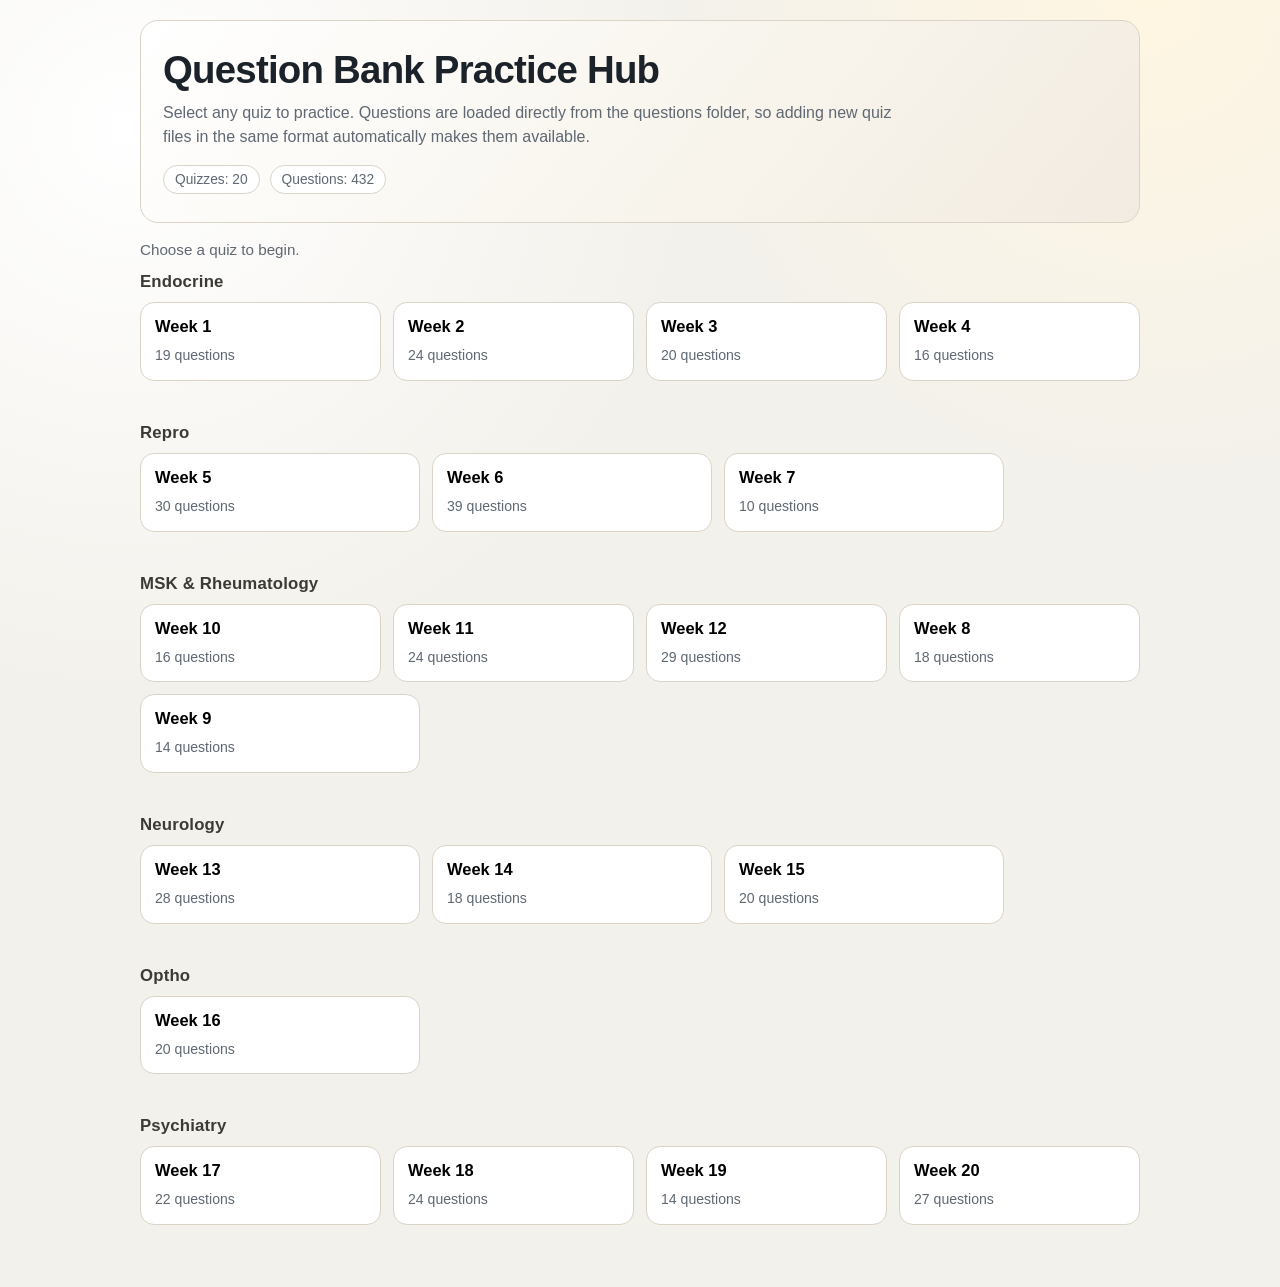
==== commit 41ef4d85: "Refactor quiz terminology and update styles for quiz grid layout" ====
--- a/index.html
+++ b/index.html
@@ -12,17 +12,16 @@
       <div class="hero">
         <h1>Question Bank Practice Hub</h1>
         <p>
-          Select any week to practice. Questions are loaded directly from the questions folder,
-          so adding new week files in the same format automatically makes them available.
+          Select any quiz to practice. Questions are loaded directly from the questions folder,
+          so adding new quiz files in the same format automatically makes them available.
         </p>
         <div class="meta">
-          <span class="pill" id="totalWeeksPill">Weeks: --</span>
+          <span class="pill" id="totalQuizzesPill">Quizzes: --</span>
           <span class="pill" id="totalQuestionsPill">Questions: --</span>
-          <span class="pill" id="typesPill">Types: --</span>
         </div>
       </div>
-      <p class="status" id="hubStatus">Loading week files...</p>
-      <div class="grid" id="weekGrid"></div>
+      <p class="status" id="hubStatus">Loading quiz files...</p>
+      <div class="grid" id="quizGrid"></div>
     </section>
 
     <section id="quizView">
--- a/styles.css
+++ b/styles.css
@@ -78,6 +78,12 @@
       margin-bottom: 22px;
     }
 
+    #quizGrid {
+      display: flex;
+      flex-direction: column;
+      gap: 20px;
+    }
+
     .subject-title {
       margin: 0 0 10px;
       font-size: 1.05rem;
@@ -89,6 +95,18 @@
       display: grid;
       grid-template-columns: repeat(auto-fill, minmax(230px, 1fr));
       gap: 12px;
+    }
+
+    .subject-quiz-row {
+      display: flex;
+      flex-wrap: wrap;
+      gap: 12px;
+    }
+
+    .subject-quiz-row .card {
+      min-width: 230px;
+      flex: 1 1 230px;
+      max-width: 280px;
     }
 
     .card {
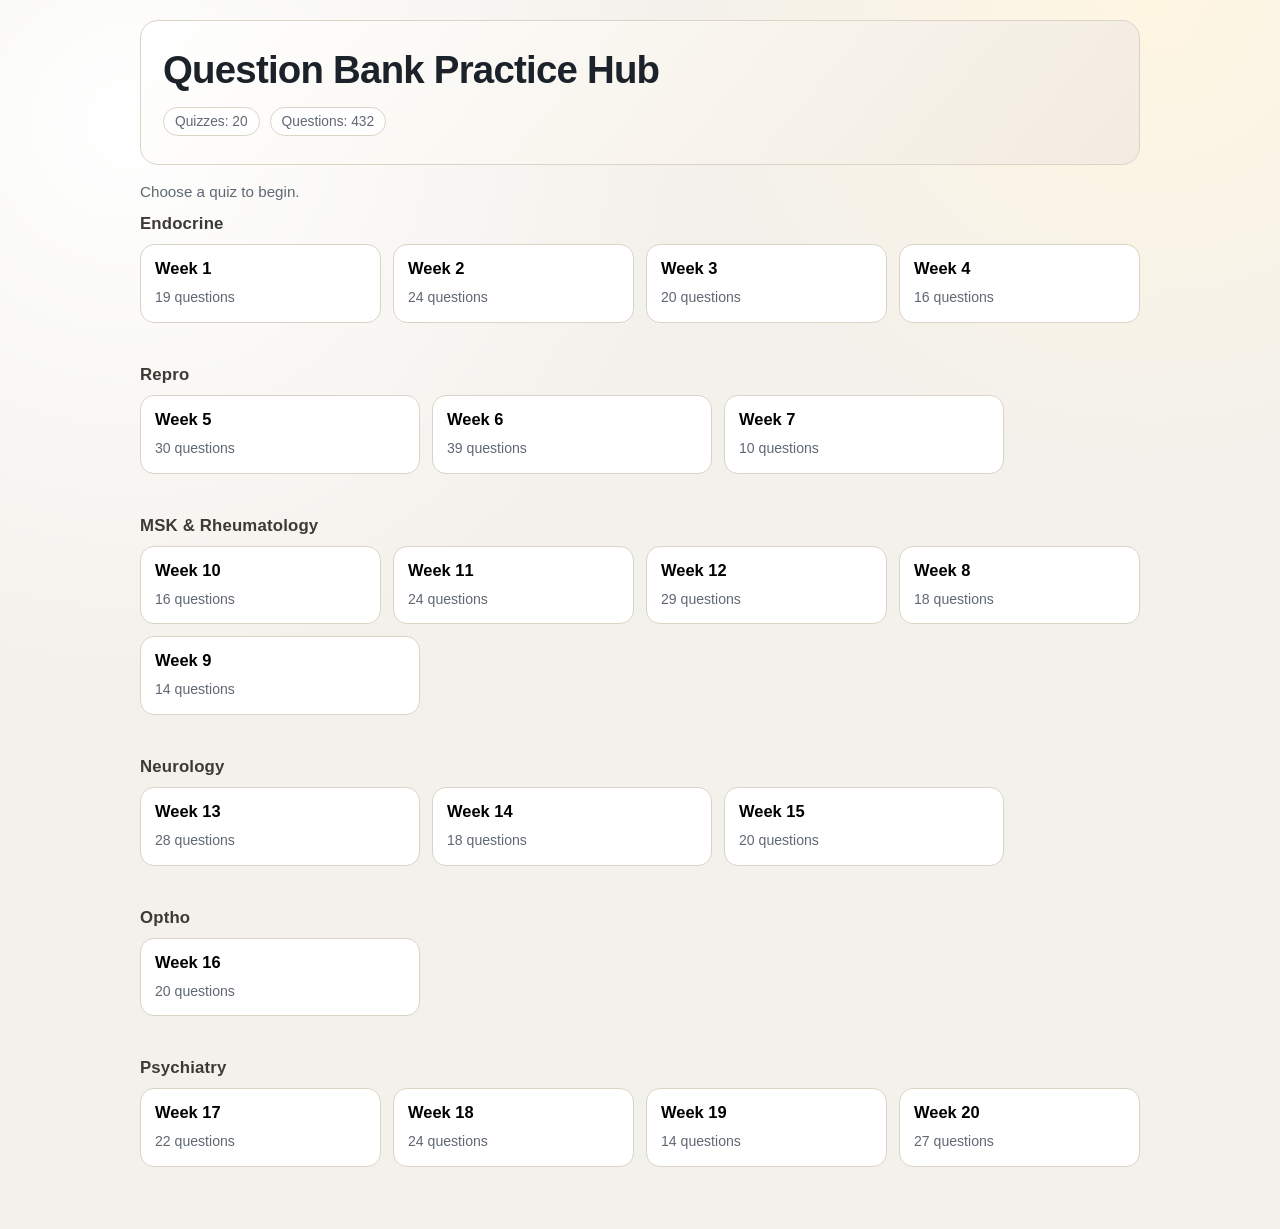
==== commit a9ce9c95: "Removed paragraph from hero section" ====
--- a/index.html
+++ b/index.html
@@ -11,10 +11,6 @@
     <section id="hubView">
       <div class="hero">
         <h1>Question Bank Practice Hub</h1>
-        <p>
-          Select any quiz to practice. Questions are loaded directly from the questions folder,
-          so adding new quiz files in the same format automatically makes them available.
-        </p>
         <div class="meta">
           <span class="pill" id="totalQuizzesPill">Quizzes: --</span>
           <span class="pill" id="totalQuestionsPill">Questions: --</span>
--- a/styles.css
+++ b/styles.css
@@ -45,13 +45,6 @@
       letter-spacing: -0.02em;
     }
 
-    .hero p {
-      margin: 10px 0 0;
-      color: var(--muted);
-      line-height: 1.5;
-      max-width: 760px;
-    }
-
     .meta {
       margin-top: 16px;
       display: flex;
